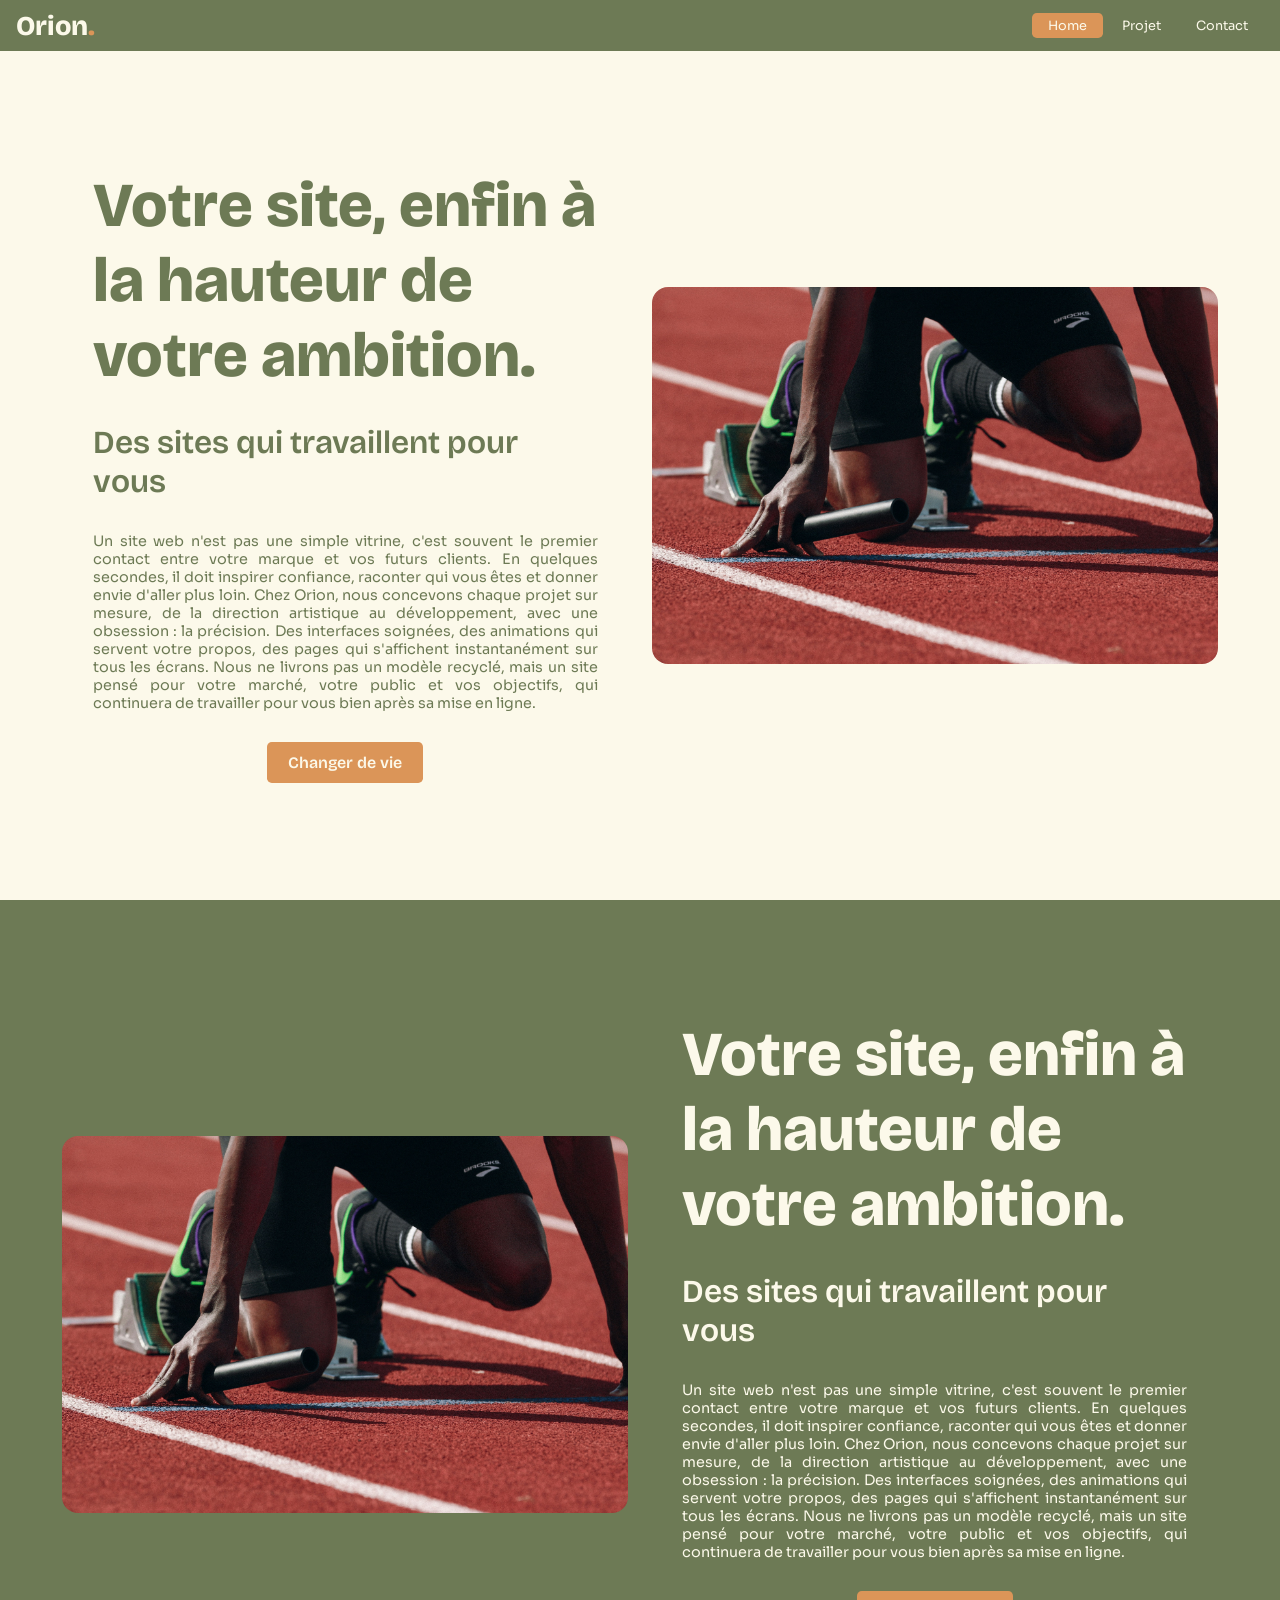
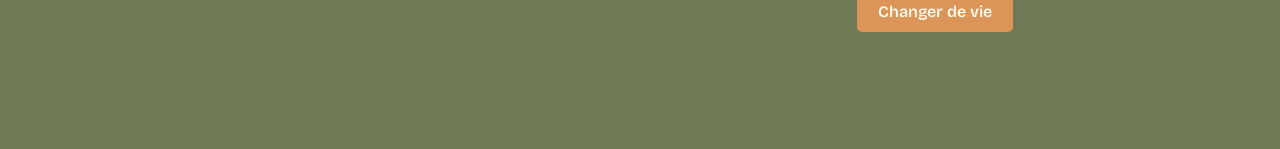
==== html/index.html @ 1671e715 "amelioration du site et optimisation de ses composant" ====
<!DOCTYPE html>
<html lang="fr">
<head>
<meta charset="UTF-8">
<meta name="viewport" content="width=device-width, initial-scale=1">
<title>Hello world</title>
<link rel="stylesheet" href="../CSS/global.css">
<link rel="stylesheet" href="../CSS/index.css">
<link rel="preconnect" href="https://fonts.googleapis.com">
<link rel="preconnect" href="https://fonts.gstatic.com" crossorigin>
<link href="https://fonts.googleapis.com/css2?family=Bricolage+Grotesque:opsz,wght@12..96,200..800&display=swap" rel="stylesheet">
<link href="https://fonts.googleapis.com/css2?family=Bricolage+Grotesque:opsz,wght@12..96,200..800&family=Sora:wght@100..800&display=swap" rel="stylesheet">
</head>
<body>
    <script src="..\JS\header.js" defer></script>
    <site-header data-page="index" class="siteheader"></site-header>
    <main>
        <section class="section_hero">
            <div class="div_hero">
                <h1 class="h1_hero">Votre site, enfin à la hauteur de votre ambition.</h1>
                <h2 class="h2_hero">Des sites qui travaillent pour vous</h2>
                <p class="paragraph_hero">Un site web n'est pas une simple vitrine, c'est souvent le premier contact entre votre marque et vos futurs clients. En quelques secondes, il doit inspirer confiance, raconter qui vous êtes et donner envie d'aller plus loin. Chez Orion, nous concevons chaque projet sur mesure, de la direction artistique au développement, avec une obsession : la précision. Des interfaces soignées, des animations qui servent votre propos, des pages qui s'affichent instantanément sur tous les écrans. Nous ne livrons pas un modèle recyclé, mais un site pensé pour votre marché, votre public et vos objectifs, qui continuera de travailler pour vous bien après sa mise en ligne.</p>
                <a class="a_hero" href="contact.html">Changer de vie</a>
            </div>
    
            <img class="img_hero" src="..\img\braden-collum-9HI8UJMSdZA-unsplash.jpg" alt="">
            
        </section>
        <section class="section_projet">
            <img class="img_projet" src="..\img\braden-collum-9HI8UJMSdZA-unsplash.jpg" alt="">
            
            <div class="div_projet">
                <h1 class="h1_projet">Votre site, enfin à la hauteur de votre ambition.</h1>
                <h2 class="h2_projet">Des sites qui travaillent pour vous</h2>
                <p class="paragraph_projet">Un site web n'est pas une simple vitrine, c'est souvent le premier contact entre votre marque et vos futurs clients. En quelques secondes, il doit inspirer confiance, raconter qui vous êtes et donner envie d'aller plus loin. Chez Orion, nous concevons chaque projet sur mesure, de la direction artistique au développement, avec une obsession : la précision. Des interfaces soignées, des animations qui servent votre propos, des pages qui s'affichent instantanément sur tous les écrans. Nous ne livrons pas un modèle recyclé, mais un site pensé pour votre marché, votre public et vos objectifs, qui continuera de travailler pour vous bien après sa mise en ligne.</p>
                <a class="a_projet" href="contact.html">Changer de vie</a>
            </div>
        </section>

    </main>
</body>

</html>
---- CSS/global.css ----
:root{
    --header-heigh: 3.2rem;
    --color-title: #6d7a55;
    --color-background: #FCF9EA;
    --color-backbutton: #DB9558;
    --color-text: #A8BBA3;
    --font-title: "Bricolage Grotesque", sans-serif;
    --font-text: "Sora", sans-serif;
}

*{
    margin: 0;
    padding: 0;
    box-sizing: border-box;
}

.ul1{
    font-family: var(--font-text);
    font-size: 0.8rem;
    font-weight: 400;
    gap: 3.5rem;
    text-decoration: none;
}

.a_header{
    text-decoration: none;
    border-radius: 0.3rem;
    padding : 0.3rem 1rem;
    color: var(--color-background);
}

.a_header:hover{
    background-color: var(--color-backbutton);
    color: var(--color-background);
}

.a_header[aria-current="actif"]{
   background-color: var(--color-backbutton);
    color: var(--color-background); 
}

.nav_1{
    text-decoration: none;
    color: #1F2938;
    margin-right: 1rem;    
}

.header{
    height: var(--header-heigh);
    position: relative;
    isolation: isolate;
    display: flex;
    justify-content: space-between;
    align-items: center;
}

.header::before{
    content: "";
    position: absolute;
    inset: 0;
    z-index: -1;
    background-color: var(--color-title);
    animation: header-transparent linear both;
    animation-timeline: scroll();
    animation-range: 0 200px;
    backdrop-filter: blur(8px);
}

@keyframes header-transparent{
    from{opacity: 1;;}
    to{opacity: 0.5;}
}

.a1_header{
    color: var(--color-background);
    font-family: var(--font-title);
    font-size: 1.7rem;
    font-weight: 900;
    margin-left: 1rem;
    text-decoration: none;
}

.span_header{
    color: var(--color-backbutton);
    font-family: var(--font-title);
    font-size: 1.7rem;
    font-weight: 900;
}

.siteheader{
    display: block;
    position: sticky;
    top: 0;
}
---- CSS/index.css ----
/* SECTION HERO */

.div_hero{
    display: flex;
    flex-direction: column;
    gap: 1.9rem;
    padding: 0.6rem 1.9rem;
    justify-content: center;
}

.section_hero{
    display: grid;
    grid-template-columns: minmax(0, 1fr) minmax(0, 1fr);
    height: calc(100vh - var(--header-heigh));
    gap: 1.5rem;
    padding: 3.9rem;
    background-color: var(--color-background);
}

.h1_hero{
    font-family: var(--font-title);
    font-weight: 900;
    font-size: 3.9rem;
    grid-column: 1;
    color: var(--color-title);
}

.h2_hero{
    font-family: var(--font-title);
    font-weight: 600;
    font-size: 2rem;
    grid-column: 1;
    color: var(--color-title);
}

.paragraph_hero{
    font-family: var(--font-text);
    font-size: 0.9rem;
    grid-column: 1;
    text-align: justify;
    color: var(--color-title);
}

.img_hero{
    grid-column: 2;
    height: auto;
    max-width: 100%;
    align-self: center;
    border-radius: 1rem;
}

.a_hero{
    text-decoration: none;
    font-family: var(--font-title);
    font-weight: 600;
    color: var(--color-background);
    background-color: var(--color-backbutton);
    border-radius: 0.3rem;
    align-self: center;
    padding: 10px 20px;
    border: 0.1rem solid transparent;
}

.a_hero:hover{
    background-color: var(--color-background);
    border: 0.1rem solid var(--color-backbutton);
    color: var(--color-backbutton);
}

/* SECTION PROJET */

.section_projet{
    display: grid;
    grid-template-columns: minmax(0, 1fr) minmax(0, 1fr);
    background-color: var(--color-title);
    height: calc(100vh - var(--header-heigh));
    gap: 1.5rem;
    padding: 3.9rem;
    max-width: 100vw;
}

.div_projet{
    display: flex;
    flex-direction: column;
    gap: 1.9rem;
    padding: 0.6rem 1.9rem;
    justify-content: center;
}

.h1_projet{
    font-family: var(--font-title);
    font-weight: 900;
    font-size: 3.9rem;
    grid-column: 2;
    color: var(--color-background);
}

.h2_projet{
    font-family: var(--font-title);
    font-weight: 600;
    font-size: 2rem;
    grid-column: 2;
    color: var(--color-background);
}

.paragraph_projet{
    grid-column: 2;
    font-family: var(--font-text);
    font-size: 0.9rem;
    text-align: justify;
    color: var(--color-background);
}

.a_projet{
    text-decoration: none;
    font-family: var(--font-title);
    font-weight: 600;
    color: var(--color-background);
    background-color: var(--color-backbutton);
    border-radius: 0.3rem;
    align-self: center;
    padding: 10px 20px;
    border: 0.1rem solid transparent;
}

.a_projet:hover{
    background-color: var(--color-title);
    border: 0.1rem solid var(--color-backbutton);
    color: var(--color-backbutton);
}

.img_projet{
    grid-column: 1;
    height: auto;
    max-width: 100%;
    align-self: center;
    border-radius: 1rem;
}
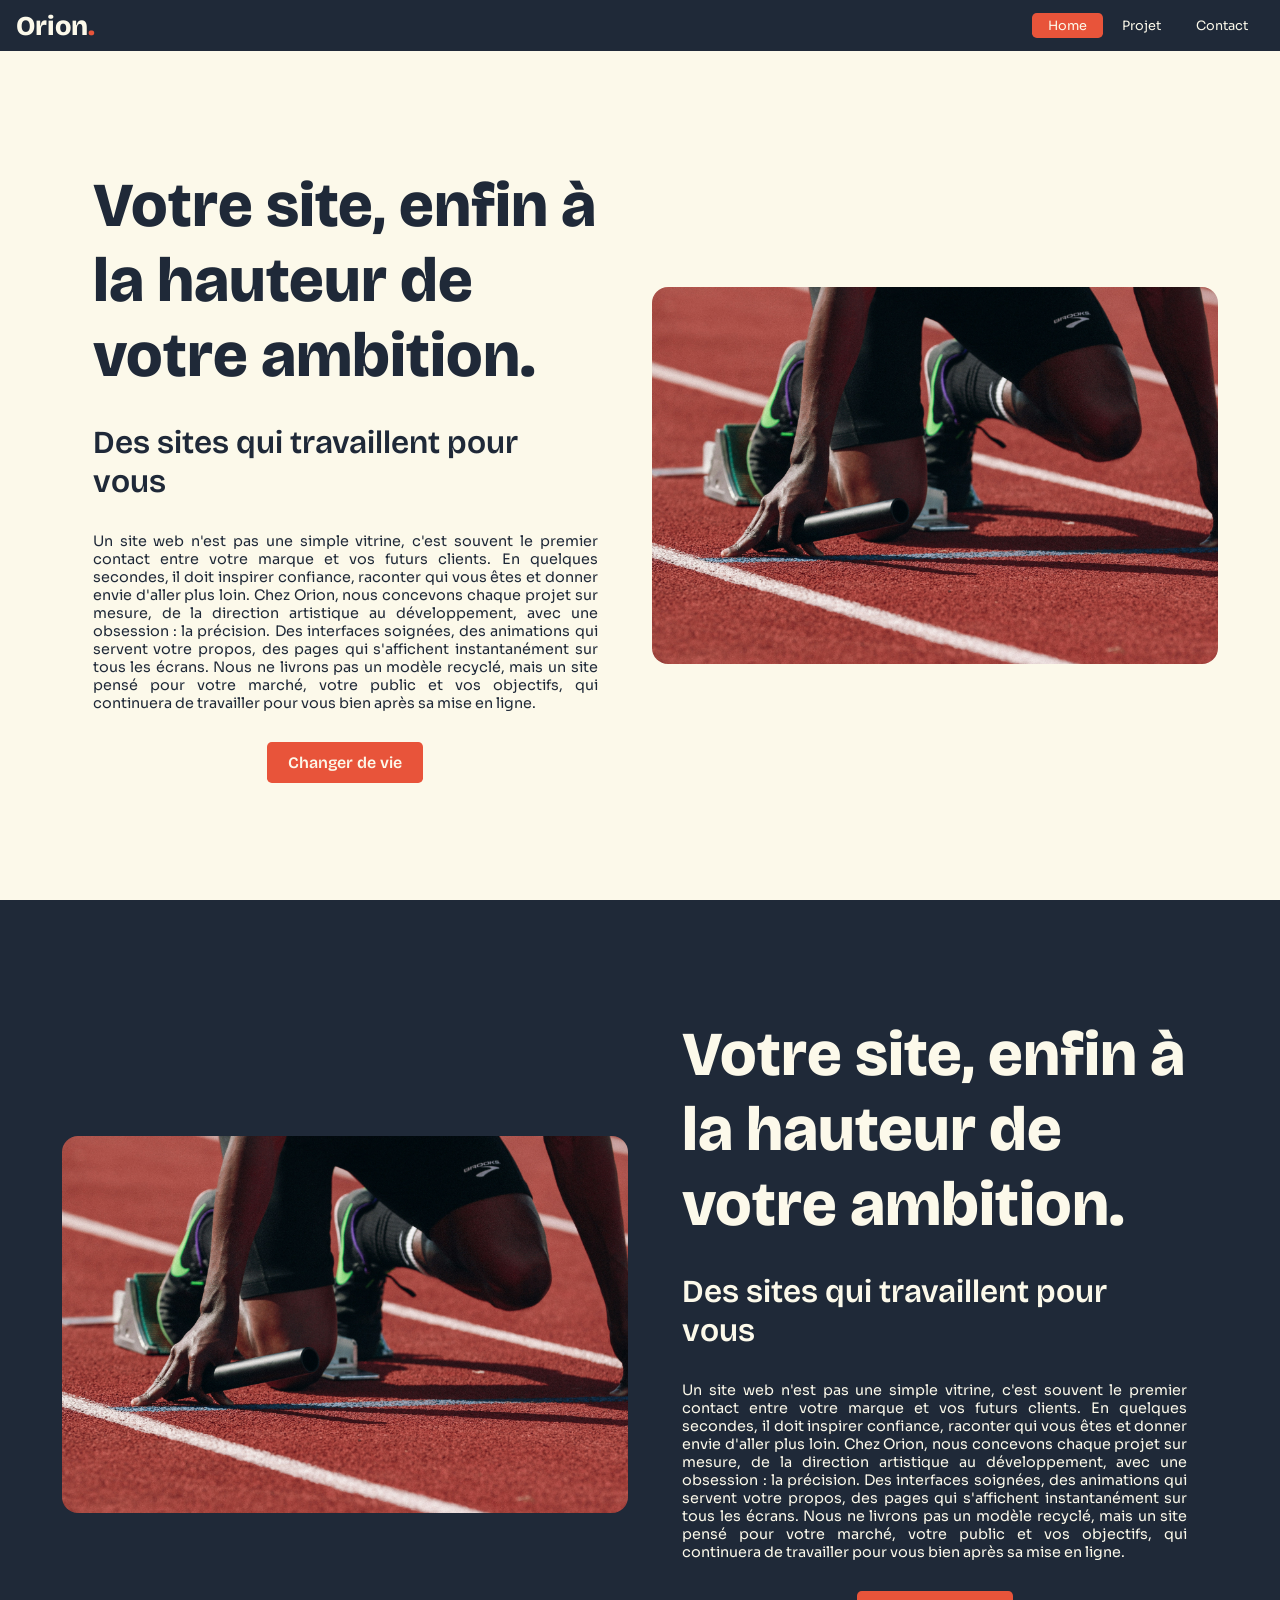
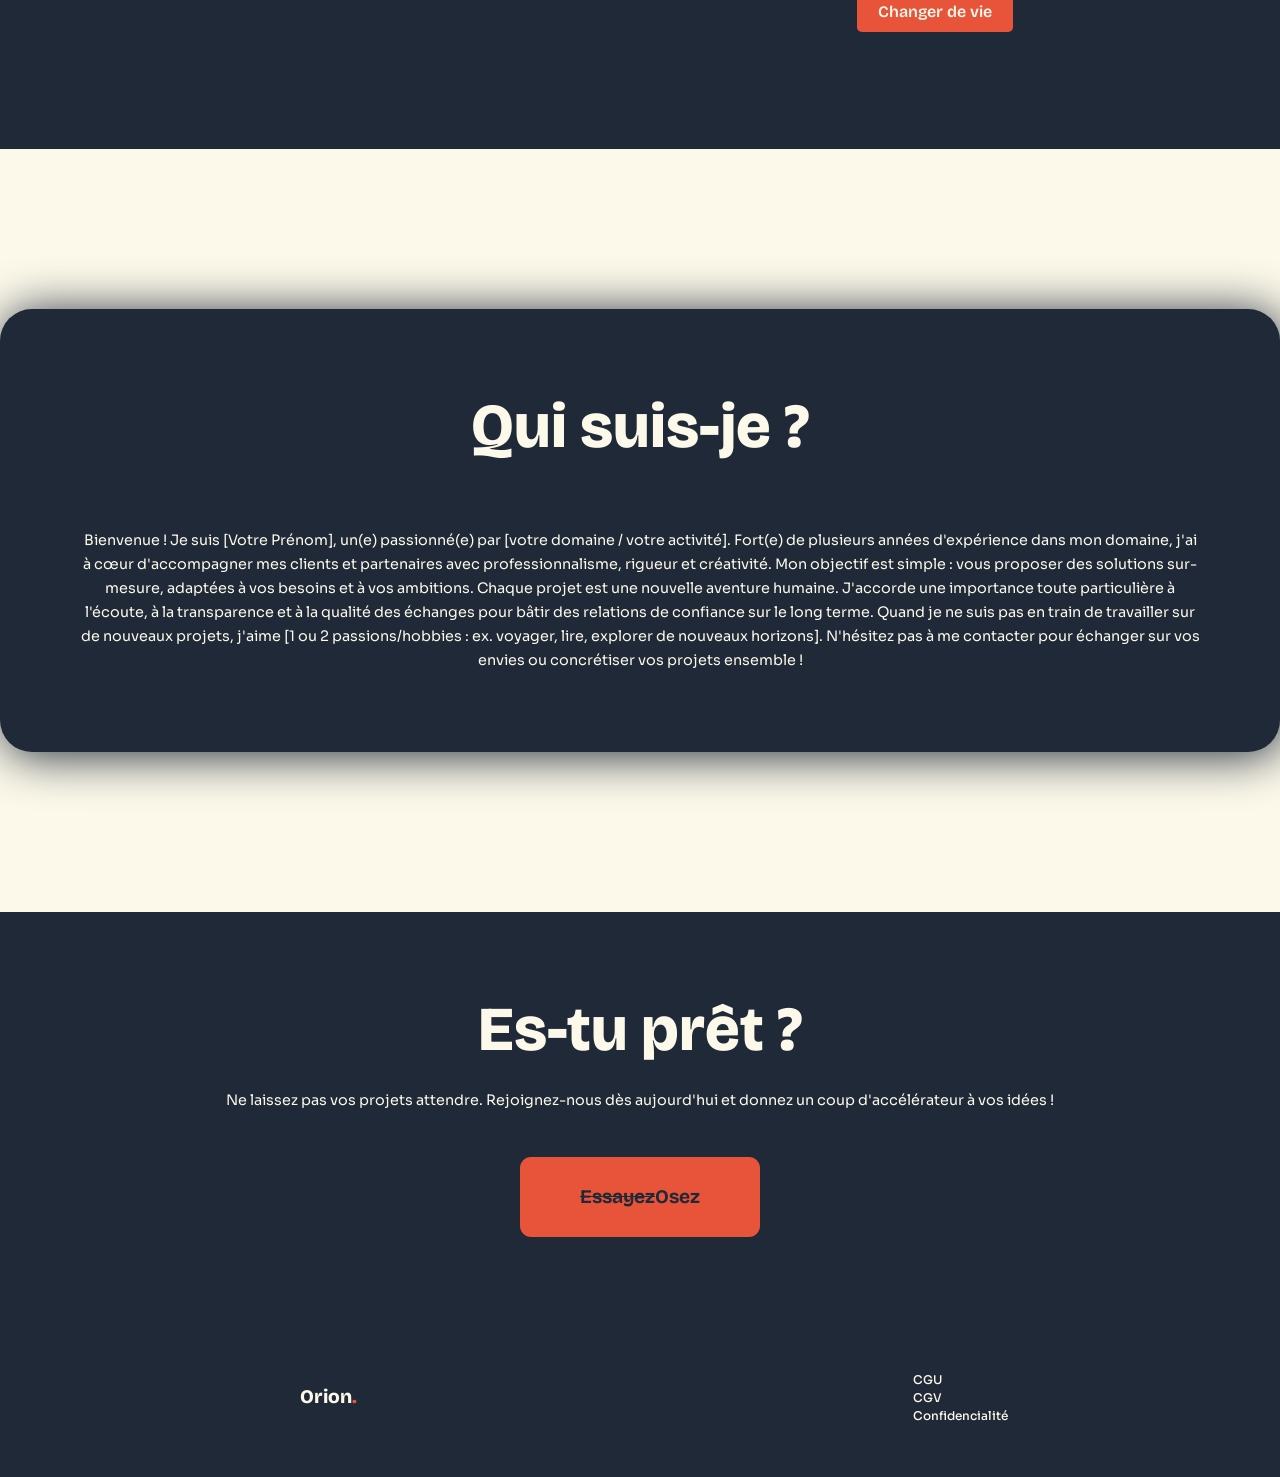
==== commit 56ffc34a: "amélioration entière du site web" ====
--- a/html/index.html
+++ b/html/index.html
@@ -36,8 +36,29 @@
                 <a class="a_projet" href="contact.html">Changer de vie</a>
             </div>
         </section>
+        <section class="quisuisje">
+            <div class="card_qsj">
+                <h2 class="h2_qsj">Qui suis-je ?</h2>
+                <p class="p_qsj">Bienvenue ! Je suis [Votre Prénom], un(e) passionné(e) par [votre domaine / votre activité].
 
+                    Fort(e) de plusieurs années d'expérience dans mon domaine, j'ai à cœur d'accompagner mes clients et partenaires avec professionnalisme, rigueur et créativité. Mon objectif est simple : vous proposer des solutions sur-mesure, adaptées à vos besoins et à vos ambitions.
+
+                    Chaque projet est une nouvelle aventure humaine. J'accorde une importance toute particulière à l'écoute, à la transparence et à la qualité des échanges pour bâtir des relations de confiance sur le long terme.
+
+                    Quand je ne suis pas en train de travailler sur de nouveaux projets, j'aime [1 ou 2 passions/hobbies : ex. voyager, lire, explorer de nouveaux horizons].
+
+                    N'hésitez pas à me contacter pour échanger sur vos envies ou concrétiser vos projets ensemble !
+                </p>
+            </div>
+        </section>
+        <section class="cta">
+            <h2 class="h2cta">Es-tu prêt ?</h2>
+            <p class="p_cta">Ne laissez pas vos projets attendre. Rejoignez-nous dès aujourd'hui et donnez un coup d'accélérateur à vos idées !</p>
+            <a href="" class="a_cta"><del>Essayez</del> Osez</a>
+        </section>
     </main>
+    <script src="..\JS\footer.js" defer></script>
+    <site-footer></site-footer>
 </body>
 
 </html>
--- a/CSS/global.css
+++ b/CSS/global.css
@@ -1,8 +1,8 @@
 :root{
     --header-heigh: 3.2rem;
-    --color-title: #6d7a55;
+    --color-title: #1F2938;
     --color-background: #FCF9EA;
-    --color-backbutton: #DB9558;
+    --color-backbutton: #E8543A;
     --color-text: #A8BBA3;
     --font-title: "Bricolage Grotesque", sans-serif;
     --font-text: "Sora", sans-serif;
@@ -14,13 +14,6 @@
     box-sizing: border-box;
 }
 
-.ul1{
-    font-family: var(--font-text);
-    font-size: 0.8rem;
-    font-weight: 400;
-    gap: 3.5rem;
-    text-decoration: none;
-}
 
 .a_header{
     text-decoration: none;
@@ -42,7 +35,12 @@
 .nav_1{
     text-decoration: none;
     color: #1F2938;
-    margin-right: 1rem;    
+    margin-right: 1rem;   
+    font-family: var(--font-text);
+    font-size: 0.8rem;
+    font-weight: 400;
+    gap: 3.5rem;
+    text-decoration: none; 
 }
 
 .header{
@@ -91,4 +89,47 @@
     display: block;
     position: sticky;
     top: 0;
+}
+
+.footer{
+    height: 10rem;
+    background-color: var(--color-title);
+    display: grid;
+    grid-template-columns: 1fr 1fr;
+    grid-template-rows: auto;
+    justify-items: center;
+    align-items: center;
+}
+
+.a1_footer{
+    color: var(--color-background);
+    font-family: var(--font-title);
+    font-size: 1.2rem;
+    font-weight: 900;
+    margin-left: 1rem;
+    text-decoration: none;
+}
+
+.span_footer{
+    color: var(--color-backbutton);
+    font-family: var(--font-title);
+    font-size: 1.2rem;
+    font-weight: 900;
+}
+
+.a_footer{
+    text-decoration: none;
+    color: var(--color-background);
+    font-family: var(--font-text);
+    font-weight: 500;
+    font-size: 0.75rem;
+}
+
+.a_footer:hover{
+    color: var(--color-backbutton);
+    text-decoration: underline;
+}
+
+.ul_footer{
+    list-style: none;
 }
--- a/CSS/index.css
+++ b/CSS/index.css
@@ -135,4 +135,83 @@
     max-width: 100%;
     align-self: center;
     border-radius: 1rem;
-}+}
+
+.h2_qsj{
+    text-align: center;
+    font-family: var(--font-title);
+    margin-bottom: 4rem;
+    font-size: 3.9rem;
+    font-weight: 900;
+    color: var(--color-background);
+}
+
+.p_qsj{
+    text-align: center;
+    font-family: var(--font-text);
+    color: var(--color-background);
+    line-height: 1.5rem;
+    font-size: 0.9rem;
+}
+
+.quisuisje{
+    display: flex;
+    flex-direction: column;
+    align-items: center;
+    padding: 10rem;
+    background-color: var(--color-background);
+}
+
+.card_qsj{
+    width: 80rem;
+    background-color: var(--color-title);
+    padding: 5rem;
+    border-radius: 2rem;
+    box-shadow: 0.2rem 0.2rem 3rem var(--color-title);
+}
+
+.cta{
+    background-color: var(--color-title);
+    display: flex;
+    flex-direction: column;
+    align-items: center;
+    padding: 5rem;
+}
+
+.h2cta{
+    color: var(--color-background);
+    font-family: var(--font-title);
+    font-size: 3.9rem;
+    font-weight: 900;
+    margin-bottom: 1.5rem;
+}
+
+.p_cta{
+    color: var(--color-background);
+    font-family: var(--font-text);
+    font-size: 0.9rem;
+    margin-bottom: 3rem;
+}
+
+.a_cta{
+    width: 15rem;
+    color: var(--color-title);
+    text-decoration: none;
+    height: 5rem;
+    background-color: var(--color-backbutton);
+    border: none;
+    border-radius: 0.7rem;
+    font-size: 1.2rem;
+    font-weight: 700;
+    font-family: var(--font-title);
+    display: flex;
+    justify-content: center;
+    align-items: center;
+}
+
+.a_cta:hover{
+    cursor: pointer;
+    background-color: var(--color-background);
+    border: 0.1rem solid var(--color-backbutton);
+}
+
